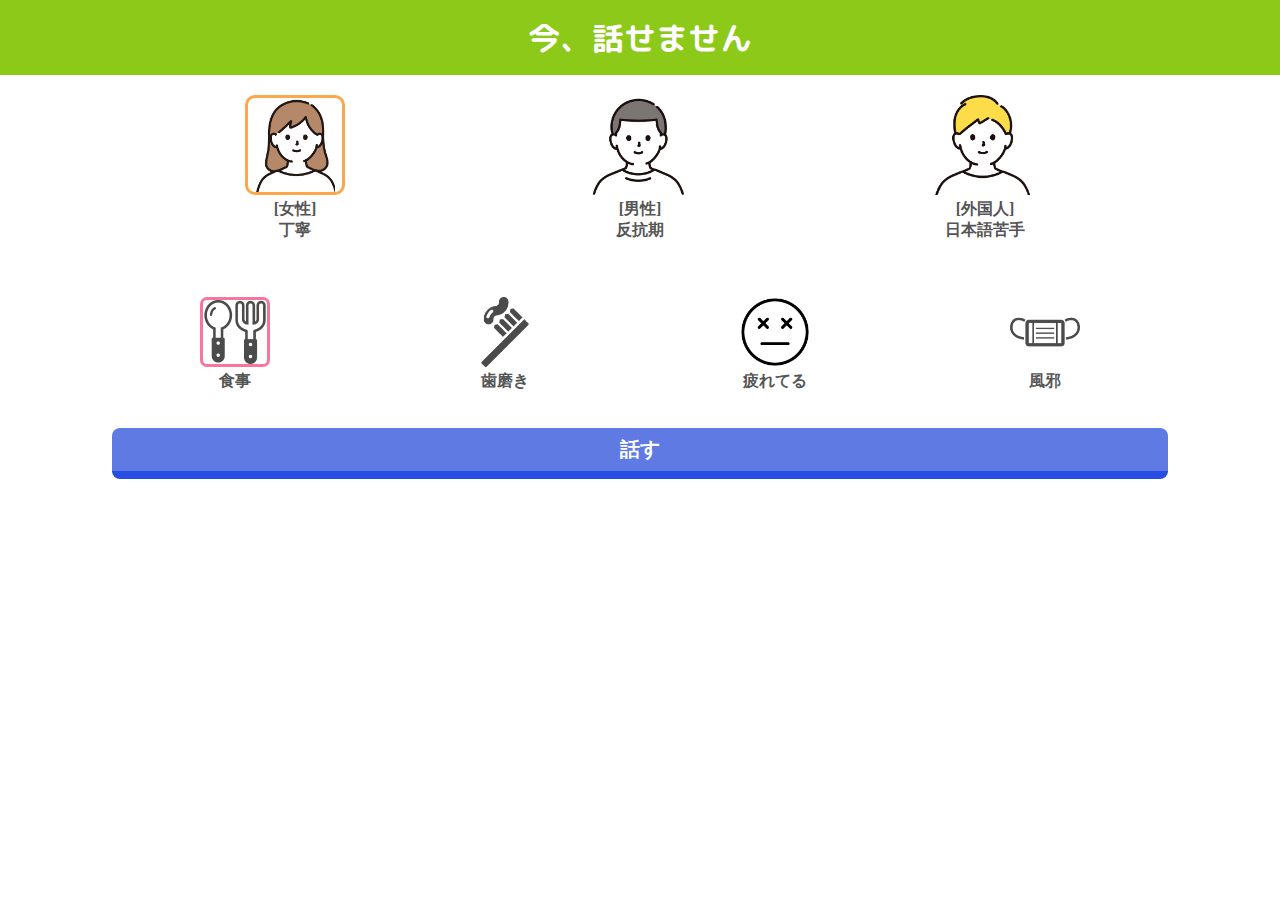
==== index.html @ 82c13457 "Update index.html" ====
<!DOCTYPE html>
<html lang="ja">

<head>
  <meta charset="UTF-8">
  <meta http-equiv="X-UA-Compatible" content="IE=edge">
  <meta name="viewport" content="width=device-width, initial-scale=1.0">
  <link rel="stylesheet" href="style.css">
  <link rel="icon" href="image/face.png">
  <link rel="apple-touch-icon" href="image/face.png">
  <link rel="preconnect" href="https://fonts.googleapis.com">
  <link rel="preconnect" href="https://fonts.gstatic.com" crossorigin>
  <link rel="preconnect" href="https://fonts.googleapis.com">
  <link rel="preconnect" href="https://fonts.gstatic.com" crossorigin>
  <link href="https://fonts.googleapis.com/css2?family=Klee+One&family=M+PLUS+Rounded+1c:wght@500&display=swap"
    rel="stylesheet">
  <title>今、話せません</title>
</head>

<body>
  <div class="title">
    <h1>今、話せません</h1>
  </div>

  <div class="person">
    <div class="select">
      <input type="radio" name="type" value="woman" id="woman" checked><label for="woman"></label>
      <p>[女性]<br>丁寧</p>
    </div>
    <div class="select">
      <input type="radio" name="type" value="man" id="man"><label for="man"></label>
      <p>[男性]<br>反抗期</p>
    </div>
    <div class="select">
      <input type="radio" name="type" value="john" id="john"><label for="john"></label>
      <p>[外国人]<br>日本語苦手</p>
    </div>
  </div>

  <div class="situation">
    <div class="select">
      <input type="radio" name="situation" value="male" id="male" checked><label for="male"></label>
      <p>食事</p>
    </div>
    <div class="select">
      <input type="radio" name="situation" value="toothpaste" id="toothpaste"><label for="toothpaste"></label>
      <p>歯磨き</p>
    </div>
    <div class="select">
      <input type="radio" name="situation" value="tired" id="tired"><label for="tired"></label>
      <p>疲れてる</p>
    </div>
    <div class="select">
      <input type="radio" name="situation" value="cold" id="cold"><label for="cold"></label>
      <p>風邪</p>
    </div>
  </div>

  <div class="speakButton">
    <a href="javascript:speak();">話す</a>
  </div>


  <script>
    function speak() {
      let selectPerson = document.getElementsByName("type");
      //console.log(selectPerson[0].checked)
      if (selectPerson[0].checked) {
        readAloudWoman()
      } else if (selectPerson[1].checked) {
        readAloudMan()
      } else if (selectPerson[2].checked) {
        readAloudForeigner()
      }
    }


    function womanWord() {
      let selectSituation = document.getElementsByName("situation")
      if (selectSituation[0].checked) {
        return "食事をしているので話せません"
      } else if (selectSituation[1].checked) {
        return "歯磨き中なので喋れません"
      } else if (selectSituation[2].checked) {
        return "とても疲れているので休ませてください"
      } else {
        return "風邪をひいています。喉が痛くて話せません"
      }
    }


    function manWord() {
      let selectSituation = document.getElementsByName("situation")
      if (selectSituation[0].checked) {
        return "飯食ってる"
      } else if (selectSituation[1].checked) {
        return "歯磨き中"
      } else if (selectSituation[2].checked) {
        return "疲れてる"
      } else {
        return "風邪ひいてる"
      }
    }


    function foreignerWord() {
      let selectSituation = document.getElementsByName("situation")
      if (selectSituation[0].checked) {
        return "shock zi tyuudesu"
      } else if (selectSituation[1].checked) {
        return "hamigaki o sitteimasu"
      } else if (selectSituation[2].checked) {
        return "tukareteimasu"
      } else {
        return "kazeo hiite shimaimashita"
      }
    }



    function readAloudWoman() {
      // テキストを取得
      const text = womanWord()
      // ブラウザにWeb Speech API Speech Synthesis機能があるか判定
      if ('speechSynthesis' in window) {
        // 発言を設定
        const uttr = new SpeechSynthesisUtterance()
        uttr.text = text
        // 発言を再生
        window.speechSynthesis.speak(uttr)

      } else {
        alert('大変申し訳ありません。このブラウザは音声合成に対応していません。')
      }
    }

    function readAloudMan() {
      // テキストを取得
      const text = manWord()
      // ブラウザにWeb Speech API Speech Synthesis機能があるか判定
      if ('speechSynthesis' in window) {
        // 発言を設定
        const uttr = new SpeechSynthesisUtterance()
        uttr.text = text
        uttr.pitch = 0

        // 発言を再生
        window.speechSynthesis.speak(uttr)

      } else {
        alert('大変申し訳ありません。このブラウザは音声合成に対応していません。')
      }
    }

    function readAloudForeigner() {
      // テキストを取得

      const text = foreignerWord()
      // ブラウザにWeb Speech API Speech Synthesis機能があるか判定
      if ('speechSynthesis' in window) {
        // 発言を設定
        var voice = speechSynthesis.getVoices().find(function (voice) {
          return voice.name === '';
        });
        const uttr = new SpeechSynthesisUtterance()

        // 取得できた場合のみ適用する
        if (voice) {
          uttr.voice = voice;
        }
        uttr.text = text

        // 発言を再生
        window.speechSynthesis.speak(uttr)

      } else {
        alert('大変申し訳ありません。このブラウザは音声合成に対応していません。')
      }
    }




  </script>

</body>

</html>
---- style.css ----
header {
  width: 100%;
}

body {
  margin: 0;
}

.title {
  background-color: #8CC919;
  color: white;
  text-align: center;
  height: 75px;
  font-family: 'M PLUS Rounded 1c', sans-serif;
}

.title h1 {
  padding-top: 15px;
  margin-top: 0;
}

.person {
  display: flex;
  justify-content: space-evenly;
}

.select {
  margin-top: 20px;
  text-align: center;
}

.select p {
  margin-top: 0;
  font-weight: bold;
  color: #555555;
}

.person input[type=radio]+label:before {
  content: "";
  display: inline-block;
  background-size: contain;
  width: 100px;
  height: 100px;
}

.person input[type=radio][value="woman"]+label:before {
  background-image: url(image/kyoko.png);
  background-repeat: no-repeat;
  background-position: center;
}

.person input[type=radio][value="man"]+label:before {
  background-image: url(image/takashi.png);
  background-repeat: no-repeat;
}

.person input[type=radio][value="john"]+label:before {
  background-image: url(image/john.png);
  background-repeat: no-repeat;
}

.person input[type=radio]:checked+label::before {
  border: 3px solid #FDA64A;
  border-radius: 10%;
  box-sizing: border-box;
}

input[type=radio] {
  display: none;
}


.situation {
  text-align: center;
  margin-top: 20px;
  display: flex;
  justify-content: space-evenly;
}

.situation input[type=radio]+label:before {
  content: "";
  display: inline-block;
  background-size: contain;
  width: 70px;
  height: 70px;
}

.situation input[type=radio][value="male"]+label:before {
  background-image: url(image/食事.png);
  background-repeat: no-repeat;
}

.situation input[type=radio][value="toothpaste"]+label:before {
  background-image: url(image/歯ブラシ.png);
  background-repeat: no-repeat;
}

.situation input[type=radio][value="tired"]+label:before {
  background-image: url(image/face.png);
  background-repeat: no-repeat;
}

.situation input[type=radio][value="cold"]+label:before {
  background-image: url(image/マスク.png);
  background-repeat: no-repeat;
}

.situation input[type=radio]:checked+label::before {
  border: 3px solid #F8759D;
  border-radius: 10%;
  box-sizing: border-box;
}


.speakButton {
  text-align: center;
}

a {
  width: 80%;
  display: inline-block;
  background: #607AE3;
  color: white;
  font-weight: bold;
  text-decoration: none;
  padding: 8px 16px;
  border-radius: 8px;
  border-bottom: 8px solid #284de2;
  position: relative;
  bottom: 0;
  font-size: 20px;
}

a:active {
  border: 0;
  bottom: -2px;
}

.speakButton {
  margin-top: 20px;
}
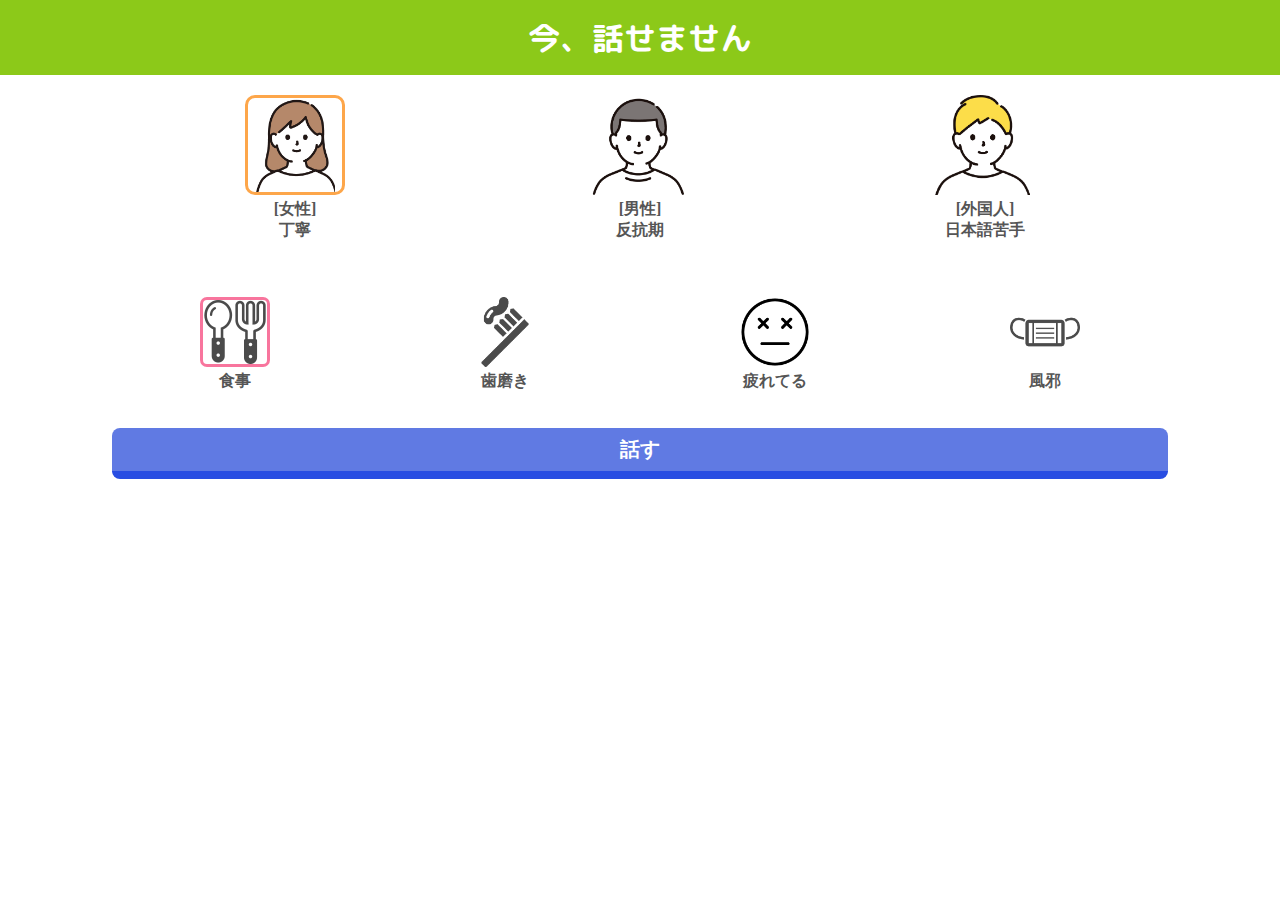
==== commit 2bf4535c: "Update index.html" ====
--- a/index.html
+++ b/index.html
@@ -160,7 +160,7 @@
       if ('speechSynthesis' in window) {
         // 発言を設定
         var voice = speechSynthesis.getVoices().find(function (voice) {
-          return voice.name === '';
+          return voice.name === 'Fred';
         });
         const uttr = new SpeechSynthesisUtterance()
 
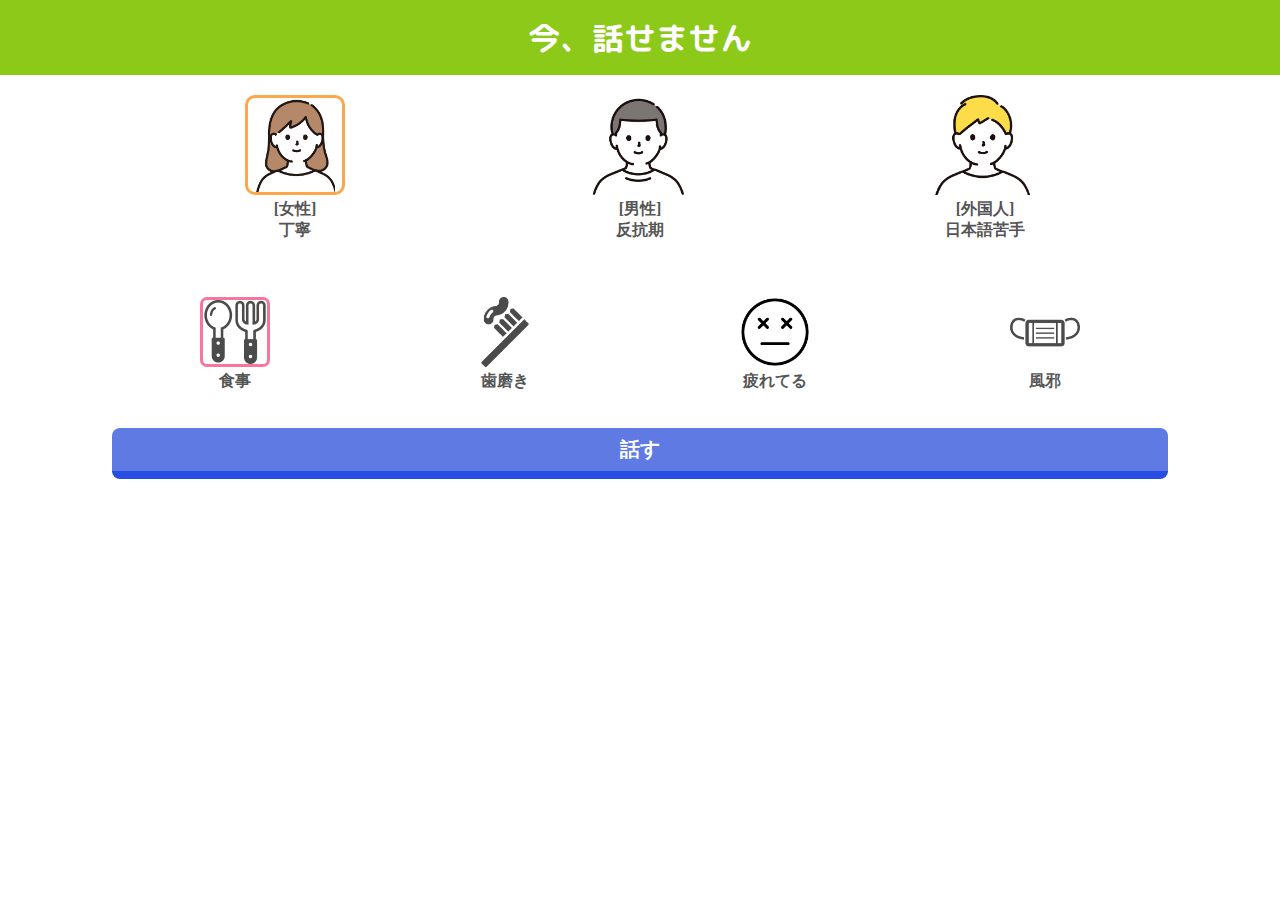
==== commit 4e28cd91: "Update index.html" ====
--- a/index.html
+++ b/index.html
@@ -160,7 +160,7 @@
       if ('speechSynthesis' in window) {
         // 発言を設定
         var voice = speechSynthesis.getVoices().find(function (voice) {
-          return voice.name === 'Fred';
+          return voice.name === 'Daniel';
         });
         const uttr = new SpeechSynthesisUtterance()
 
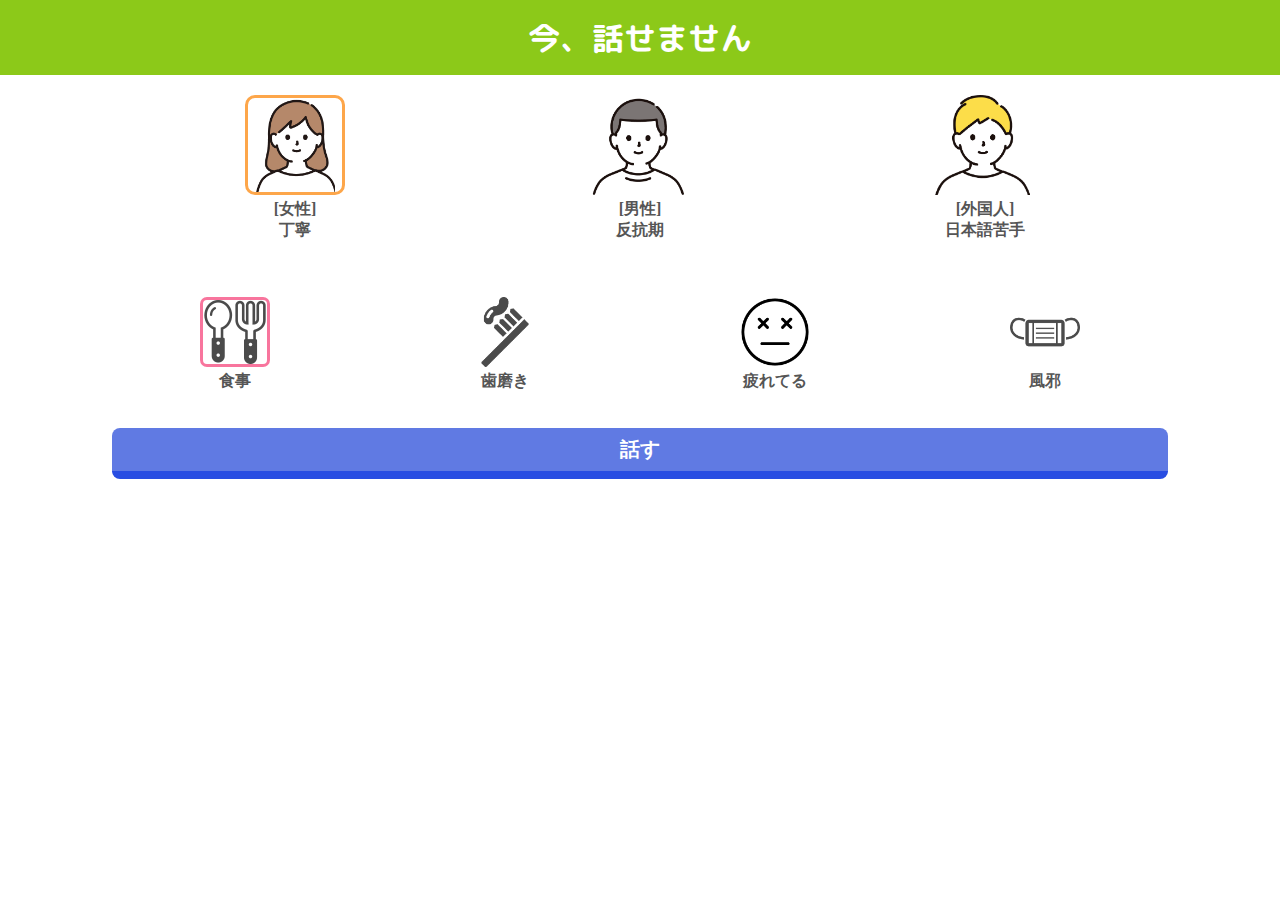
==== commit c67bee26: "Update index.html" ====
--- a/index.html
+++ b/index.html
@@ -7,7 +7,7 @@
   <meta name="viewport" content="width=device-width, initial-scale=1.0">
   <link rel="stylesheet" href="style.css">
   <link rel="icon" href="image/face.png">
-  <link rel="apple-touch-icon" href="image/face.png">
+  <link rel="apple-touch-icon" href="face.jpg">
   <link rel="preconnect" href="https://fonts.googleapis.com">
   <link rel="preconnect" href="https://fonts.gstatic.com" crossorigin>
   <link rel="preconnect" href="https://fonts.googleapis.com">
@@ -106,7 +106,7 @@
     function foreignerWord() {
       let selectSituation = document.getElementsByName("situation")
       if (selectSituation[0].checked) {
-        return "shock zi tyuudesu"
+        return "shock zi chuudesu"
       } else if (selectSituation[1].checked) {
         return "hamigaki o sitteimasu"
       } else if (selectSituation[2].checked) {
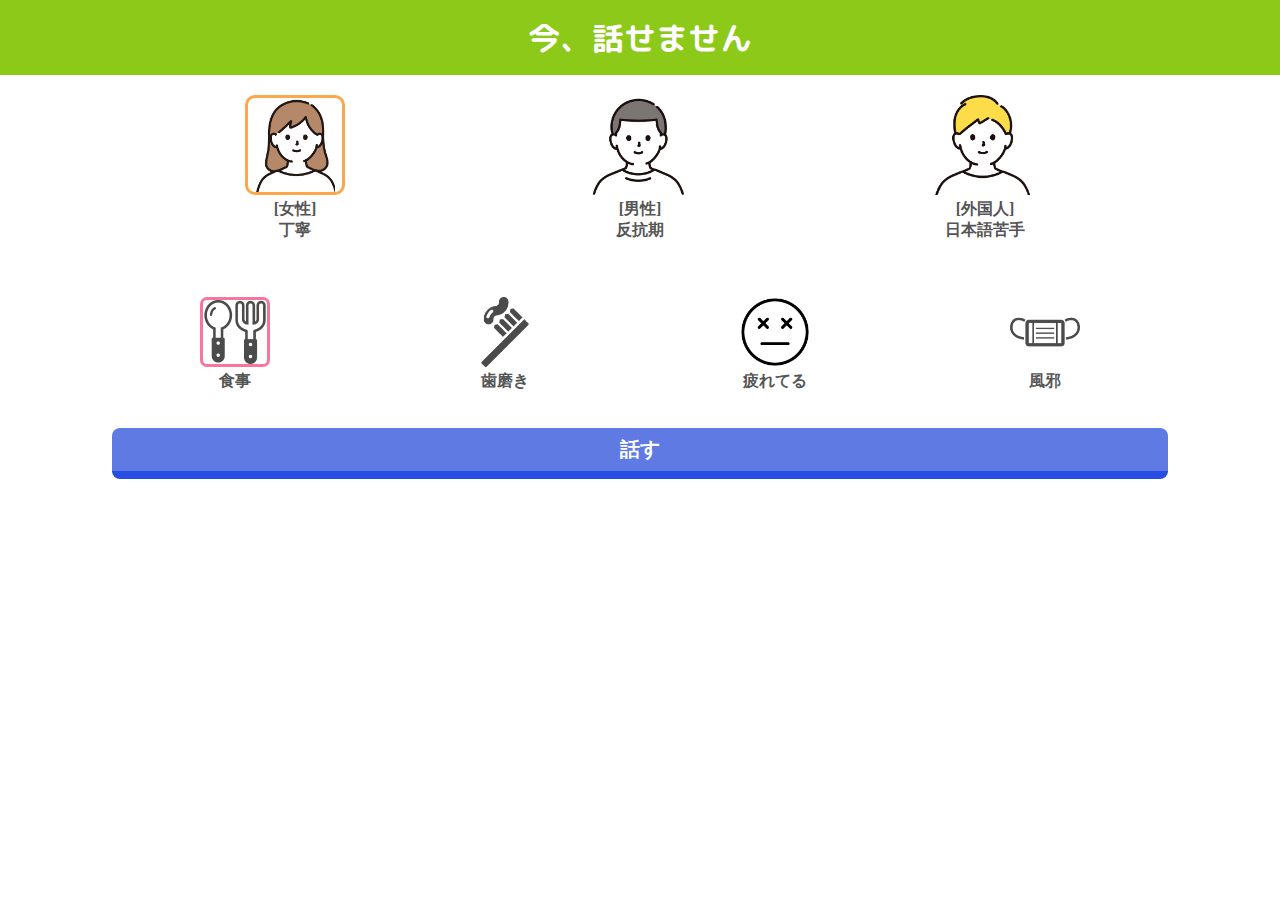
==== commit f2734eb9: "Update index.html" ====
--- a/index.html
+++ b/index.html
@@ -139,10 +139,15 @@
       const text = manWord()
       // ブラウザにWeb Speech API Speech Synthesis機能があるか判定
       if ('speechSynthesis' in window) {
+        var voice = speechSynthesis.getVoices().find(function (voice) {
+          return voice.name === 'Hattori';
+        });
         // 発言を設定
         const uttr = new SpeechSynthesisUtterance()
+        if (voice) {
+          uttr.voice = voice;
+        }
         uttr.text = text
-        uttr.pitch = 0
 
         // 発言を再生
         window.speechSynthesis.speak(uttr)
